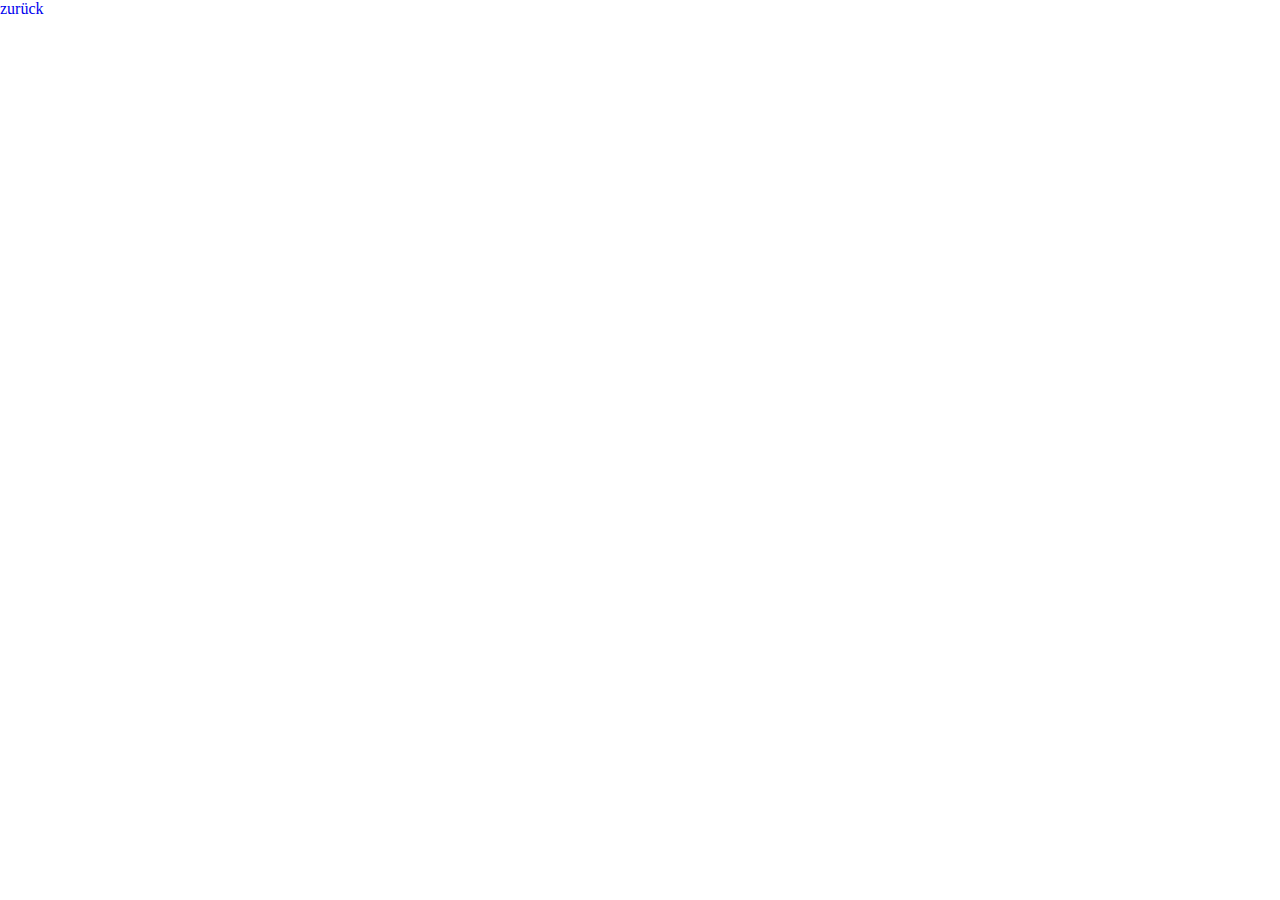
==== assets/html/git.html @ 9f71531b "First commmit" ====
<!DOCTYPE html>
<html lang="en">
<head>
    <meta charset="UTF-8">
    <meta http-equiv="X-UA-Compatible" content="IE=edge">
    <meta name="viewport" content="width=device-width, initial-scale=1.0">

    <link rel="stylesheet" href="../css/style.css">
    <link rel="stylesheet" href="../css/git.css">

    <title>Git commands</title>
</head>
<body>
    <header>
        <a href="javascript:history.back()">zurück</a>
    </header>
    <main>
        <nav>

        </nav>

    </main>

    <footer>
        
    </footer>
    
</body>
</html>
---- assets/css/style.css ----
/******************************************************************************
    Initial styles    
*/

@import url('https://fonts.googleapis.com/css2?family=IBM+Plex+Mono:wght@100;200;300;400;500;600;700&display=swap');
/* font-family: 'IBM Plex Mono', monospace; */



/******************************************************************************
    Initial styles    
*/
* {
    margin: 0;
    padding: 0;
}

a {
    text-decoration: none;

}

/******************************************************************************

*/
body{
    background: black;

}


nav {
}

nav ul {
    list-style: none;
    text-align: center;
}

nav ul li {
    display: inline-block;
    min-width: 600px;
    padding: 6vh;
    margin: 3vh 2vh;
    box-shadow: 0 0 10px white;
    border-radius: 2vh;
}

nav a {
    font-size: 3em;
    font-weight: bold;
    text-shadow: 0 0 40px white;
}

nav li:nth-of-type(1) {
    background: url(../img/matrix.jpg) center/cover no-repeat;
}
nav li:nth-of-type(2) {
    background: url(../img/git.png) left/contain no-repeat, #0d1117;
}

nav li:nth-of-type(1) a {
    font-family: 'IBM Plex Mono', monospace;
    color: lightgreen;
}

nav li:nth-of-type(2) a {
    font-family: 'IBM Plex Mono', monospace;
    color: silver;  
}

li:hover {
    transform: 5px 5px;
    box-shadow: 0px 0px 30px white;
}
---- assets/css/git.css ----
body {
    background-color: white;
    margin: 0;
}
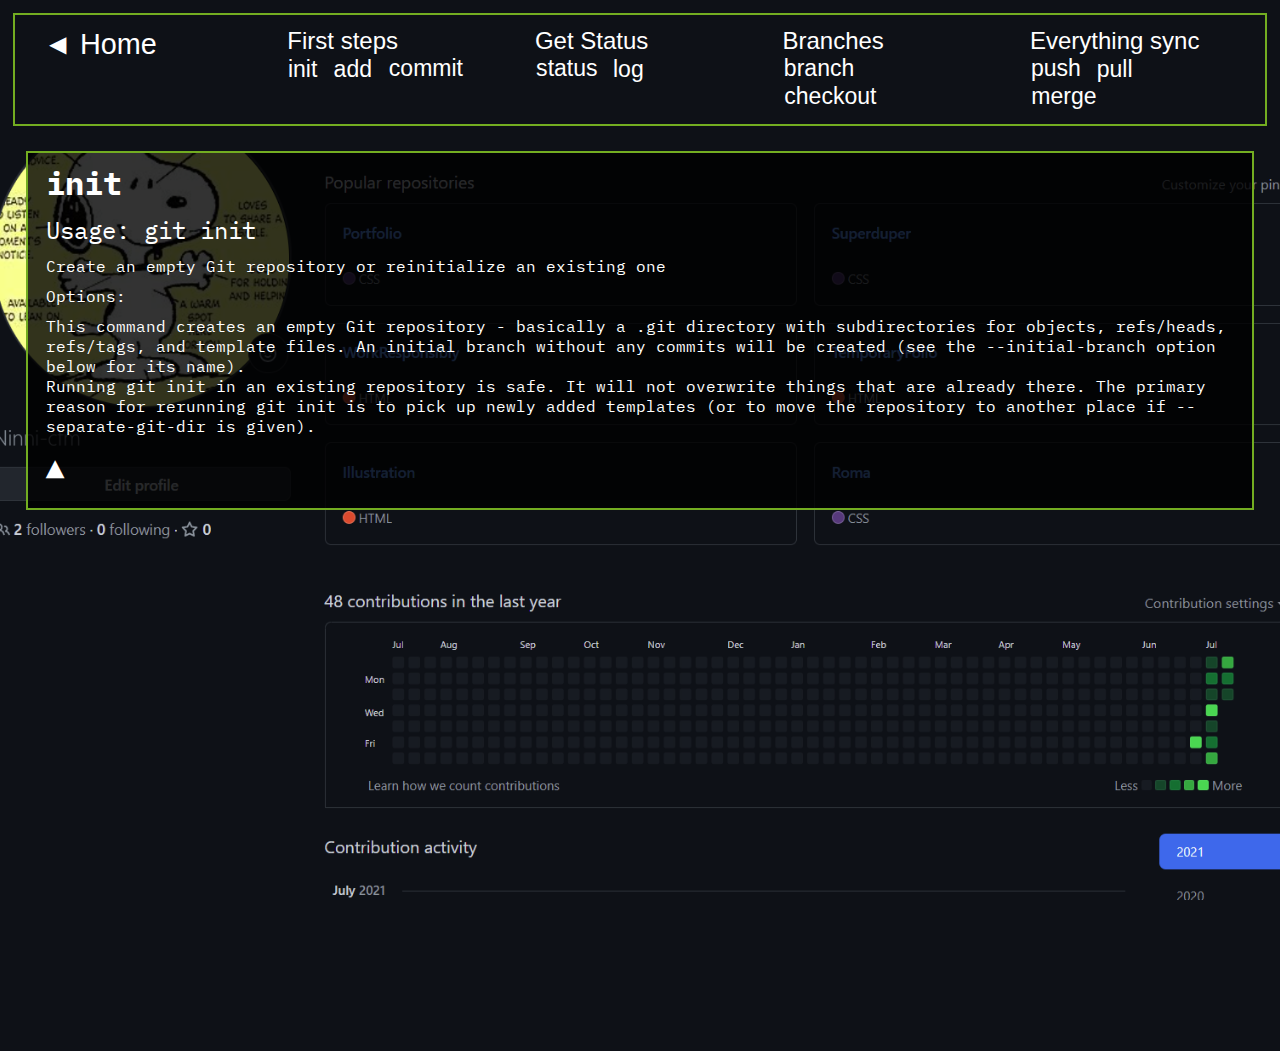
==== commit cc585f97: "First git command" ====
--- a/assets/html/git.html
+++ b/assets/html/git.html
@@ -1,29 +1,113 @@
 <!DOCTYPE html>
 <html lang="en">
+
 <head>
     <meta charset="UTF-8">
     <meta http-equiv="X-UA-Compatible" content="IE=edge">
     <meta name="viewport" content="width=device-width, initial-scale=1.0">
 
-    <link rel="stylesheet" href="../css/style.css">
     <link rel="stylesheet" href="../css/git.css">
 
     <title>Git commands</title>
 </head>
-<body>
-    <header>
-        <a href="javascript:history.back()">zurück</a>
+
+<body id="top">
+    <header id="navigation">
+        <nav>
+            <ul>
+                <li>
+                    <a href="../../index.html">◄ Home</a>
+                </li>
+                <li>
+                    <p>First steps</p>
+                    <ul>
+                        <li><a href="#git-init">init</a></li>
+                        <li><a href="#git-add">add</a></li>
+                        <li><a href="#git-commit">commit</a></li>
+                    </ul>
+                </li>
+                <li>
+                    Get Status
+                    <ul>
+                        <li><a href="#git-status">status</a></li>
+                        <li><a href="#git-log">log</a></li>
+                    </ul>
+                </li>
+                <li>
+                    Branches
+                    <ul>
+                        <li><a href="#git-branch">branch</a></li>
+                        <li><a href="#git-checkout">checkout</a></li>
+                    </ul>
+                </li>
+                <li>
+                    Everything sync
+                    <ul>
+                        <li><a href="#git-push">push</a></li>
+                        <li><a href="#git-pull">pull</a></li>
+                        <li><a href="#git-merge">merge</a></li>
+
+                    </ul>
+                </li>
+            </ul>
+        </nav>
     </header>
     <main>
-        <nav>
 
-        </nav>
+        <section class="cmd-area">
+
+            <article id="git-init" class="cmd">
+                <h2>init</h2>
+                <p class="usage">
+                    Usage: git init
+                </p>
+                <p class="purpose">
+                    Create an empty Git repository or reinitialize an existing one
+                </p>
+                <p class="options">
+                    Options:<br>
+                </p>
+                <p class="remarks">
+                    This command creates an empty Git repository - basically a .git directory with subdirectories for
+                    objects, refs/heads, refs/tags, and template files. An initial branch without any commits will be
+                    created (see the --initial-branch option below for its name). <br>
+                    Running git init in an existing repository is safe. It will not overwrite things that are already there. The primary reason for rerunning git init is to pick up newly added templates (or to move the repository to another place if --separate-git-dir is given).                </p>
+                <p class="goto-top"><a href="#top">▲</a></p>
+            </article>
+
+
+
+
+            <!-- 
+            <article id="" class="cmd">
+                <h2>ls</h2>
+                <p class="usage">
+
+                </p>
+                <p class="purpose">
+
+                </p>
+                <p class="options">
+                    Options:<br>
+                </p>
+                <p class="remarks">
+
+                </p>
+                <p class="exit">
+                    Exit Status:<br>
+                </p>
+                <p class="goto-top"><a href="#top">▲</a></p>
+            </article>
+        -->
+        </section>
+
 
     </main>
 
     <footer>
-        
+
     </footer>
-    
+
 </body>
+
 </html>--- a/assets/css/git.css
+++ b/assets/css/git.css
@@ -1,5 +1,92 @@
+/******************************************************************************
+    fonts in use
+*/
+@import url("https://fonts.googleapis.com/css2?family=IBM+Plex+Mono:wght@100;200;300;400;500;600;700&display=swap");
+
+/******************************************************************************
+    Initial styles
+*/
+* {
+  margin: 0;
+  padding: 0;
+}
 body {
-    background-color: white;
-    margin: 0;
+  font-family: "IBM Plex Mono", monospace;
+  background: #0e1117;
+  color: white;
+  font-size: 100%;
+}
+a {
+    text-decoration: none;
+  }
+  
+  /******************************************************************************
+      Navigation area
+  */
+  
+  nav {
+    border: 2px solid #73ad21;
+    margin: 1%;
+  }
+  
+  nav a {
+    color: white;
+    font-size: 1.2em;
+    padding: 2%;
+  }
+  nav ul {
+    list-style-type: none;
+  }
+  nav ul li {
+    display: inline-block;
+    padding-right: 5%;
+    vertical-align: top;
+    font-size: 0.8em;
+  }
+  
+  nav > ul > li {
+    width: 15%;
+    padding: 1% 2%;
+    font-family: 'Arial';
+    font-size: 1.5em;
+  }
+  
+  nav ul > li a:hover {
+    text-decoration: underline;
+  }
+
+/******************************************************************************
+    Navigation area
+*/
+.cmd-area {
+  left: 20%;
+  background: url("../img/git-large.png") bottom/cover no-repeat fixed;
+  min-height: 100vh;
 }
 
+.cmd {
+  margin: 2%;
+  background: black;
+  background: rgba(0,0,0,0.8);
+  padding: 1vmin 2vmin;
+  display: block;
+  border: 2px solid #73ad21;
+}
+
+.cmd h2 {
+  font-size: 2em;
+  padding-bottom: 10px;
+}
+.cmd p {
+  padding-bottom: 10px;
+}
+
+.cmd a {
+  padding-bottom: 10px;
+  font-size: 2em;
+  color: white;
+}
+
+.usage {
+  font-size: 1.5em;
+}
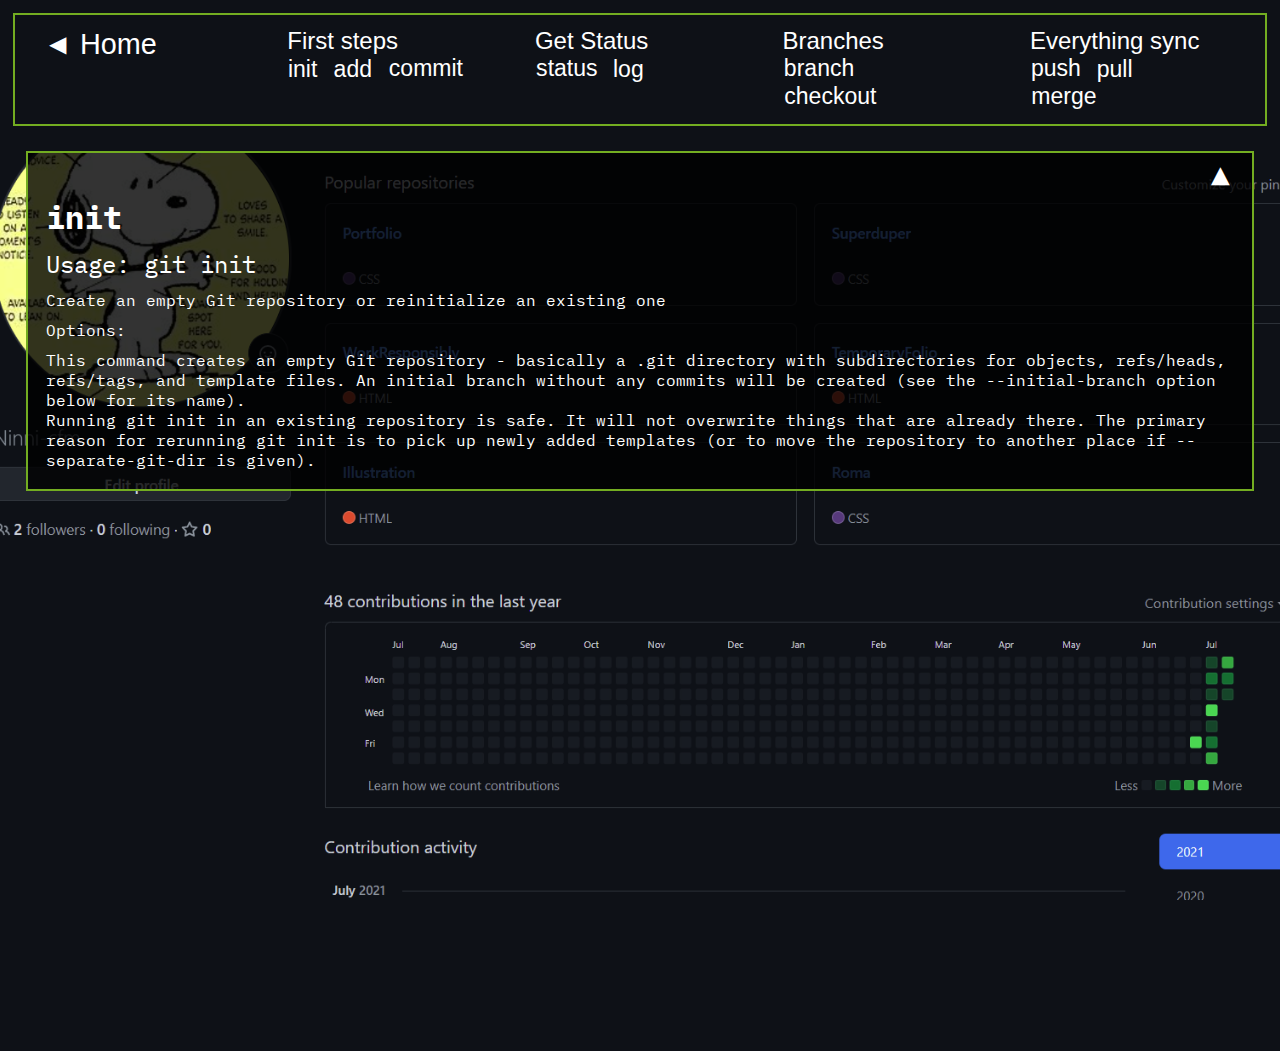
==== commit 2782b912: "Terminal passwd added" ====
--- a/assets/html/git.html
+++ b/assets/html/git.html
@@ -57,6 +57,7 @@
         <section class="cmd-area">
 
             <article id="git-init" class="cmd">
+                <p class="goto-top"><a href="#top">▲</a></p>
                 <h2>init</h2>
                 <p class="usage">
                     Usage: git init
@@ -72,7 +73,6 @@
                     objects, refs/heads, refs/tags, and template files. An initial branch without any commits will be
                     created (see the --initial-branch option below for its name). <br>
                     Running git init in an existing repository is safe. It will not overwrite things that are already there. The primary reason for rerunning git init is to pick up newly added templates (or to move the repository to another place if --separate-git-dir is given).                </p>
-                <p class="goto-top"><a href="#top">▲</a></p>
             </article>
 
 
--- a/assets/css/git.css
+++ b/assets/css/git.css
@@ -7,86 +7,80 @@
     Initial styles
 */
 * {
-  margin: 0;
-  padding: 0;
+    margin: 0;
+    padding: 0;
 }
 body {
-  font-family: "IBM Plex Mono", monospace;
-  background: #0e1117;
-  color: white;
-  font-size: 100%;
+    font-family: "IBM Plex Mono", monospace;
+    background: #0e1117;
+    color: white;
+    font-size: 100%;
 }
 a {
     text-decoration: none;
-  }
-  
-  /******************************************************************************
-      Navigation area
-  */
-  
-  nav {
+}
+
+/******************************************************************************
+    Navigation area
+*/
+nav {
     border: 2px solid #73ad21;
     margin: 1%;
-  }
-  
-  nav a {
+}
+nav a {
     color: white;
     font-size: 1.2em;
     padding: 2%;
-  }
-  nav ul {
+}
+nav ul {
     list-style-type: none;
-  }
-  nav ul li {
+}
+nav ul li {
     display: inline-block;
     padding-right: 5%;
     vertical-align: top;
     font-size: 0.8em;
-  }
-  
-  nav > ul > li {
+}
+nav > ul > li {
     width: 15%;
     padding: 1% 2%;
-    font-family: 'Arial';
+    font-family: "Arial";
     font-size: 1.5em;
-  }
-  
-  nav ul > li a:hover {
+}
+nav ul > li a:hover {
     text-decoration: underline;
-  }
+}
 
 /******************************************************************************
     Navigation area
 */
 .cmd-area {
-  left: 20%;
-  background: url("../img/git-large.png") bottom/cover no-repeat fixed;
-  min-height: 100vh;
+    left: 20%;
+    background: url("../img/git-large.png") bottom/cover no-repeat fixed;
+    min-height: 100vh;
 }
-
 .cmd {
-  margin: 2%;
-  background: black;
-  background: rgba(0,0,0,0.8);
-  padding: 1vmin 2vmin;
-  display: block;
-  border: 2px solid #73ad21;
+    margin: 2%;
+    background: rgba(0, 0, 0, 0.8);
+    padding: 0 2vmin 1vmin;
+    border: 2px solid #73ad21;
 }
-
 .cmd h2 {
-  font-size: 2em;
-  padding-bottom: 10px;
+    font-size: 2em;
+    padding-bottom: 10px;
 }
 .cmd p {
-  padding-bottom: 10px;
+    padding-bottom: 10px;
 }
-
 .cmd a {
-  padding-bottom: 10px;
-  font-size: 2em;
-  color: white;
+    padding-bottom: 10px;
+    font-size: 2em;
+    color: white;
 }
-
 .usage {
-  font-size: 1.5em;
+    font-size: 1.5em;
 }
+.goto-top {
+    padding-left:98%;
+    display: inline;
+}
